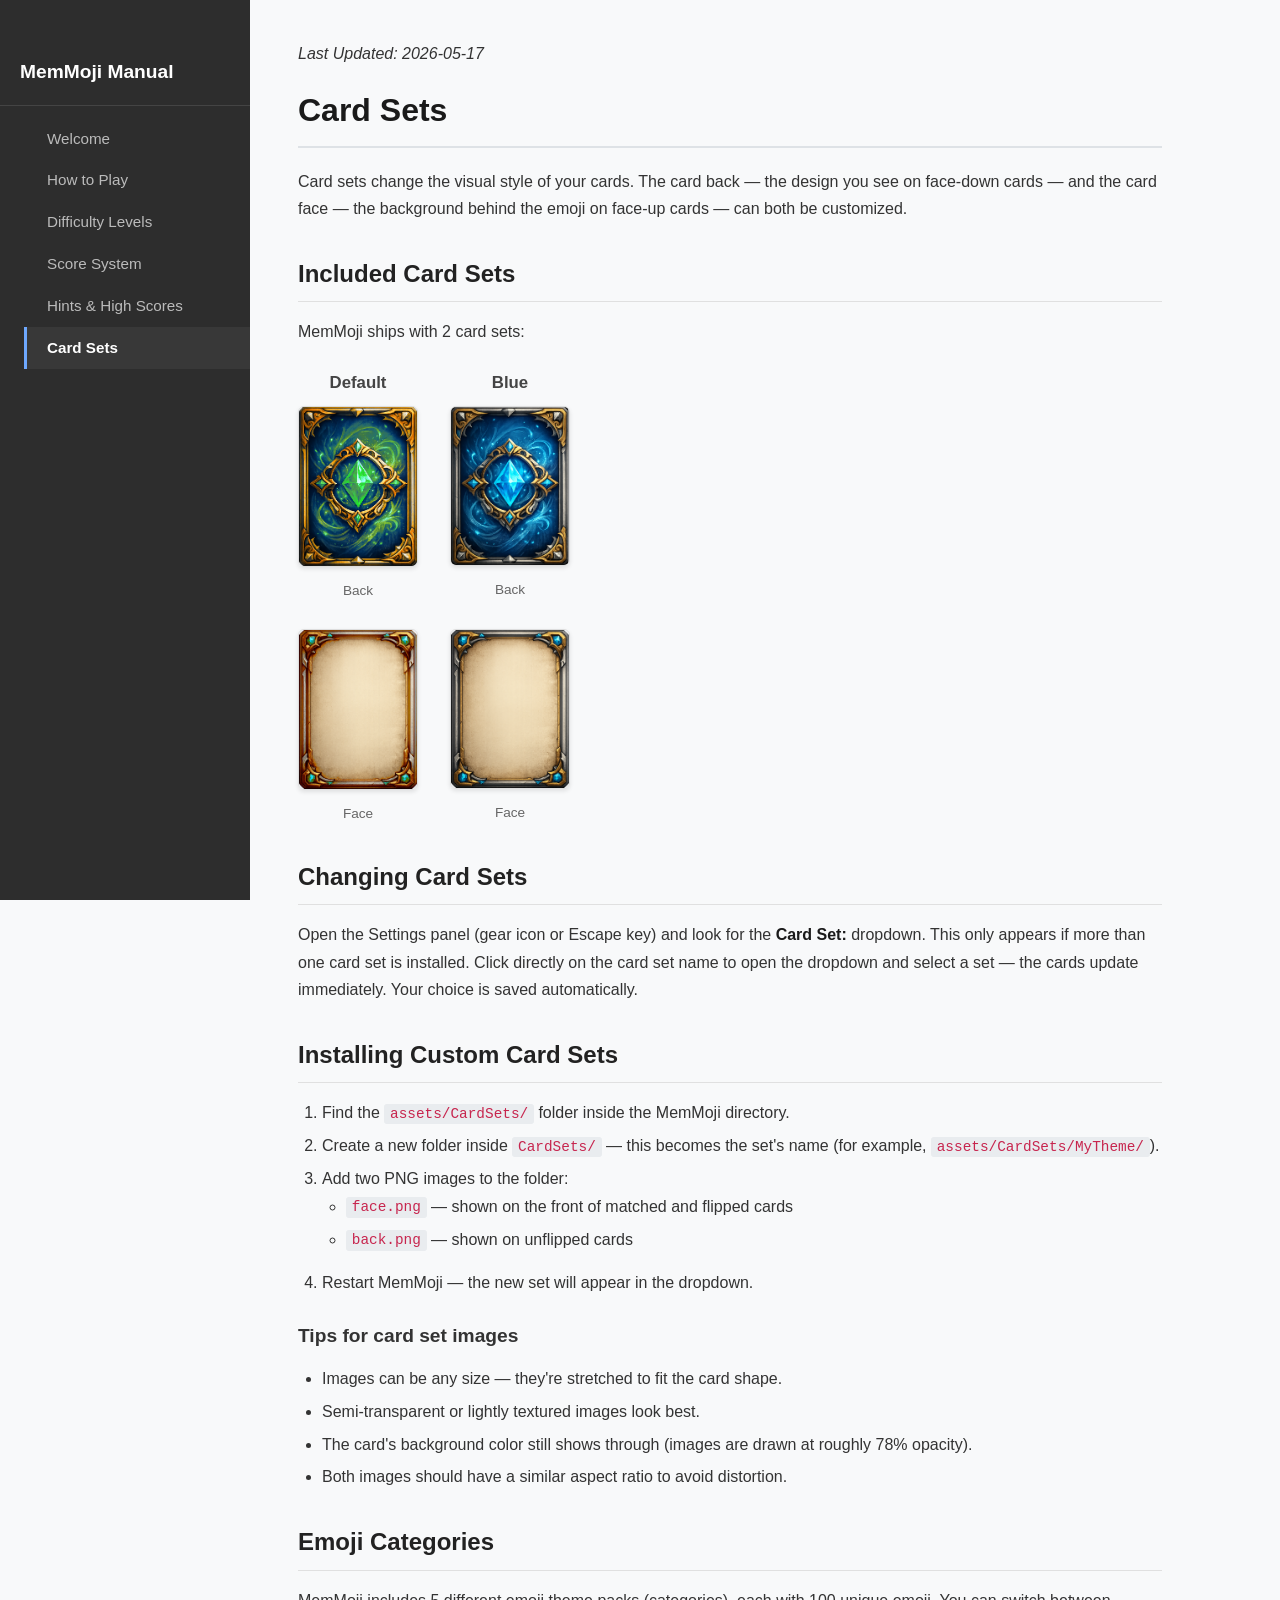
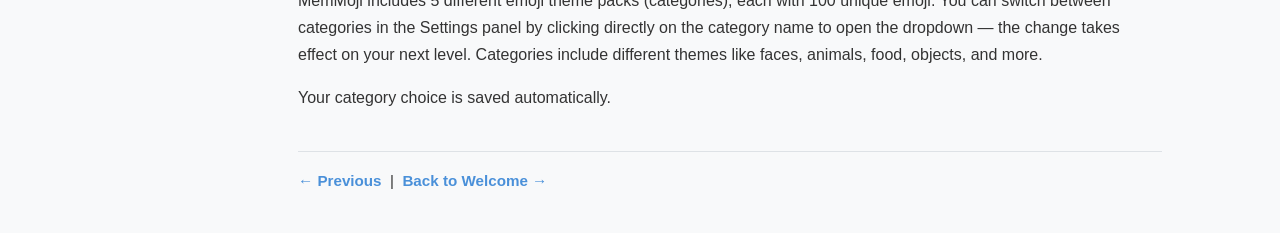
==== Documentation/manual/card-sets.html @ c360102d "Initial commit" ====
<!DOCTYPE html>
<html lang="en">
<head>
  <meta charset="UTF-8">
  <meta name="viewport" content="width=device-width, initial-scale=1.0">
  <title>Card Sets — MemMoji Manual</title>
  <link rel="stylesheet" href="style.css">
</head>
<body>
  <nav class="sidebar">
    <h2>MemMoji Manual</h2>
    <ul>
      <li><a href="index.html">Welcome</a></li>
      <li><a href="how-to-play.html">How to Play</a></li>
      <li><a href="difficulty.html">Difficulty Levels</a></li>
      <li><a href="scoring.html">Score System</a></li>
      <li><a href="hints-highscores.html">Hints &amp; High Scores</a></li>
      <li><a href="card-sets.html" class="active">Card Sets</a></li>
    </ul>
  </nav>
  <main class="content">
    <p><em>Last Updated: 2026-05-17</em></p>
    <h1>Card Sets</h1>

    <p>
      Card sets change the visual style of your cards. The card back — the design you see on
      face-down cards — and the card face — the background behind the emoji on face-up cards —
      can both be customized.
    </p>

    <h2>Included Card Sets</h2>
    <p>MemMoji ships with 2 card sets:</p>

    <div class="cardset-gallery">
      <div class="cardset-item">
        <h4>Default</h4>
        <img src="../media/cardsets/Default/back.png" alt="Default card back" class="cardset-thumb">
        <span class="cardset-label">Back</span>
        <br>
        <img src="../media/cardsets/Default/face.png" alt="Default card face" class="cardset-thumb">
        <span class="cardset-label">Face</span>
      </div>
      <div class="cardset-item">
        <h4>Blue</h4>
        <img src="../media/cardsets/Blue/back.png" alt="Blue card back" class="cardset-thumb">
        <span class="cardset-label">Back</span>
        <br>
        <img src="../media/cardsets/Blue/face.png" alt="Blue card face" class="cardset-thumb">
        <span class="cardset-label">Face</span>
      </div>
    </div>

    <h2>Changing Card Sets</h2>
    <p>
      Open the Settings panel (gear icon or Escape key) and look for the <strong>Card Set:</strong>
      dropdown. This only appears if more than one card set is installed. Click directly on the
      card set name to open the dropdown and select a set — the cards update immediately. Your choice is saved automatically.
    </p>

    <h2>Installing Custom Card Sets</h2>
    <ol>
      <li>Find the <code>assets/CardSets/</code> folder inside the MemMoji directory.</li>
      <li>Create a new folder inside <code>CardSets/</code> — this becomes the set's name (for example, <code>assets/CardSets/MyTheme/</code>).</li>
      <li>Add two PNG images to the folder:
        <ul>
          <li><code>face.png</code> — shown on the front of matched and flipped cards</li>
          <li><code>back.png</code> — shown on unflipped cards</li>
        </ul>
      </li>
      <li>Restart MemMoji — the new set will appear in the dropdown.</li>
    </ol>

    <h3>Tips for card set images</h3>
    <ul>
      <li>Images can be any size — they're stretched to fit the card shape.</li>
      <li>Semi-transparent or lightly textured images look best.</li>
      <li>The card's background color still shows through (images are drawn at roughly 78% opacity).</li>
      <li>Both images should have a similar aspect ratio to avoid distortion.</li>
    </ul>

    <h2>Emoji Categories</h2>
    <p>
      MemMoji includes 5 different emoji theme packs (categories), each with 100 unique emoji.
      You can switch between categories in the Settings panel by clicking directly on the category name to open the dropdown — the change takes effect on your
      next level. Categories include different themes like faces, animals, food, objects, and more.
    </p>
    <p>Your category choice is saved automatically.</p>

    <div class="page-nav">
      <a href="hints-highscores.html">&larr; Previous</a> &nbsp;|&nbsp;
      <a href="index.html">Back to Welcome &rarr;</a>
    </div>
  </main>
</body>
</html>
---- Documentation/manual/style.css ----
/* MemMoji Documentation Stylesheet */

/* Reset & Base */
*, *::before, *::after {
    box-sizing: border-box;
    margin: 0;
    padding: 0;
}

html {
    scroll-behavior: smooth;
}

body {
    font-family: -apple-system, BlinkMacSystemFont, "Segoe UI", Roboto, "Helvetica Neue", Arial, sans-serif;
    font-size: 16px;
    line-height: 1.7;
    color: #333;
    background: #f8f9fa;
    display: flex;
    min-height: 100vh;
}

/* Sidebar */
.sidebar {
    position: fixed;
    top: 0;
    left: 0;
    width: 250px;
    height: 100vh;
    background: #2d2d2d;
    color: #ccc;
    padding: 1.5rem 0;
    overflow-y: auto;
    z-index: 100;
}

.sidebar h2 {
    font-size: 1.2rem;
    color: #fff;
    padding: 0 1.25rem 1rem;
    border-bottom: 1px solid #444;
    margin-bottom: 0.75rem;
}

.sidebar ul {
    list-style: none;
}

.sidebar li {
    margin: 0;
}

.sidebar a {
    display: block;
    padding: 0.5rem 1.25rem;
    color: #bbb;
    text-decoration: none;
    font-size: 0.95rem;
    transition: background 0.15s, color 0.15s, border-left 0.15s;
    border-left: 3px solid transparent;
}

.sidebar a:hover {
    background: #3a3a3a;
    color: #fff;
    border-left-color: #6ea8fe;
}

.sidebar a.active {
    background: #383838;
    color: #fff;
    border-left-color: #6ea8fe;
    font-weight: 600;
}

/* Main Content */
.content {
    margin-left: 250px;
    padding: 2.5rem 3rem;
    max-width: 960px;
    width: 100%;
}

/* Headers */
h1 {
    font-size: 2rem;
    color: #1a1a1a;
    border-bottom: 2px solid #dee2e6;
    padding-bottom: 0.5rem;
    margin-bottom: 1.25rem;
}

h2 {
    font-size: 1.5rem;
    color: #222;
    border-bottom: 1px solid #e0e0e0;
    padding-bottom: 0.4rem;
    margin-top: 2rem;
    margin-bottom: 1rem;
}

h3 {
    font-size: 1.2rem;
    color: #333;
    margin-top: 1.5rem;
    margin-bottom: 0.75rem;
}

h4 {
    font-size: 1.05rem;
    color: #444;
    margin-top: 1.25rem;
    margin-bottom: 0.5rem;
}

/* Paragraphs & Text */
p {
    margin-bottom: 1rem;
}

strong {
    color: #1a1a1a;
}

/* Links */
a {
    color: #4a90d9;
    text-decoration: none;
}

a:hover {
    color: #2a6cb8;
    text-decoration: underline;
}

/* Code */
code {
    font-family: "Cascadia Code", "Fira Code", "Consolas", "Monaco", monospace;
    font-size: 0.9em;
    background: #e9ecef;
    padding: 0.15em 0.4em;
    border-radius: 3px;
    color: #c7254e;
}

pre {
    background: #1e1e1e;
    color: #d4d4d4;
    padding: 1rem 1.25rem;
    border-radius: 6px;
    overflow-x: auto;
    margin-bottom: 1.25rem;
    line-height: 1.5;
}

pre code {
    background: none;
    color: inherit;
    padding: 0;
    border-radius: 0;
    font-size: 0.88em;
}

/* Tables */
table {
    width: 100%;
    border-collapse: collapse;
    margin-bottom: 1.5rem;
}

th, td {
    padding: 0.6rem 0.85rem;
    text-align: left;
    border: 1px solid #ddd;
}

th {
    background: #e9ecef;
    font-weight: 600;
    color: #333;
}

tr:nth-child(even) {
    background: #f5f5f5;
}

tr:hover {
    background: #eef2f7;
}

/* Lists */
ul, ol {
    margin-bottom: 1rem;
    padding-left: 1.5rem;
}

li {
    margin-bottom: 0.35rem;
}

/* Diagram / ASCII art blocks */
.diagram {
    background: #1e1e1e;
    color: #9cdcfe;
    padding: 1rem 1.25rem;
    border-radius: 6px;
    overflow-x: auto;
    margin-bottom: 1.25rem;
    font-family: "Cascadia Code", "Fira Code", "Consolas", monospace;
    font-size: 0.85em;
    line-height: 1.4;
    white-space: pre;
}

/* Info boxes */
.note {
    background: #e7f3ff;
    border-left: 4px solid #4a90d9;
    padding: 0.75rem 1rem;
    margin-bottom: 1.25rem;
    border-radius: 0 4px 4px 0;
}

.warning {
    background: #fff8e1;
    border-left: 4px solid #f0ad4e;
    padding: 0.75rem 1rem;
    margin-bottom: 1.25rem;
    border-radius: 0 4px 4px 0;
}

.tip {
    background: #e8f5e9;
    border-left: 4px solid #4caf50;
    padding: 0.75rem 1rem;
    margin-bottom: 1.25rem;
    border-radius: 0 4px 4px 0;
}

/* Screenshots */
.screenshot {
    display: block;
    max-width: 100%;
    border: 1px solid #ddd;
    border-radius: 6px;
    margin: 1rem 0 1.25rem;
    box-shadow: 0 2px 6px rgba(0,0,0,0.1);
}

.screenshot-caption {
    font-size: 0.9em;
    color: #666;
    font-style: italic;
    margin-top: -0.75rem;
    margin-bottom: 1.25rem;
}

.cardset-gallery {
    display: flex;
    gap: 2rem;
    margin: 1rem 0 1.5rem;
    flex-wrap: wrap;
}

.cardset-item {
    text-align: center;
}

.cardset-item h4 {
    margin-top: 0.5rem;
    margin-bottom: 0.5rem;
}

.cardset-thumb {
    display: inline-block;
    width: 120px;
    border: 1px solid #ddd;
    border-radius: 6px;
    box-shadow: 0 2px 4px rgba(0,0,0,0.1);
}

.cardset-label {
    display: block;
    font-size: 0.85em;
    color: #666;
    margin-top: 0.25rem;
}

/* Quick links grid */
.link-grid {
    display: grid;
    grid-template-columns: repeat(auto-fill, minmax(220px, 1fr));
    gap: 1rem;
    margin-bottom: 1.5rem;
}

.link-grid a {
    display: block;
    background: #fff;
    border: 1px solid #ddd;
    border-radius: 6px;
    padding: 1rem;
    text-decoration: none;
    color: #333;
    transition: box-shadow 0.15s, border-color 0.15s;
}

.link-grid a:hover {
    border-color: #4a90d9;
    box-shadow: 0 2px 8px rgba(0,0,0,0.1);
    text-decoration: none;
}

.link-grid a strong {
    display: block;
    color: #4a90d9;
    margin-bottom: 0.25rem;
}

/* Page navigation (bottom of page next/prev links) */
.page-nav {
    margin-top: 2.5rem;
    padding-top: 1rem;
    border-top: 1px solid #dee2e6;
    font-size: 0.95rem;
}

.page-nav a {
    font-weight: 600;
}

/* Responsive */
@media (max-width: 800px) {
    .sidebar {
        position: static;
        width: 100%;
        height: auto;
        padding: 1rem 0;
    }

    .sidebar ul {
        display: flex;
        flex-wrap: wrap;
        padding: 0 1rem;
    }

    .sidebar li {
        flex: 0 0 auto;
    }

    .sidebar a {
        padding: 0.4rem 0.75rem;
        border-left: none;
        border-bottom: 3px solid transparent;
    }

    .sidebar a:hover,
    .sidebar a.active {
        border-left: none;
        border-bottom-color: #6ea8fe;
    }

    body {
        flex-direction: column;
    }

    .content {
        margin-left: 0;
        padding: 1.5rem 1rem;
    }
}

/* Print */
@media print {
    .sidebar {
        display: none;
    }

    .content {
        margin-left: 0;
        max-width: 100%;
    }

    pre, .diagram {
        background: #f5f5f5 !important;
        color: #333 !important;
        border: 1px solid #ccc;
    }

    a {
        color: #333;
    }

    .content a::after {
        content: " (" attr(href) ")";
        font-size: 0.85em;
        color: #666;
    }

    .link-grid a::after,
    .page-nav a::after {
        display: none;
    }
}
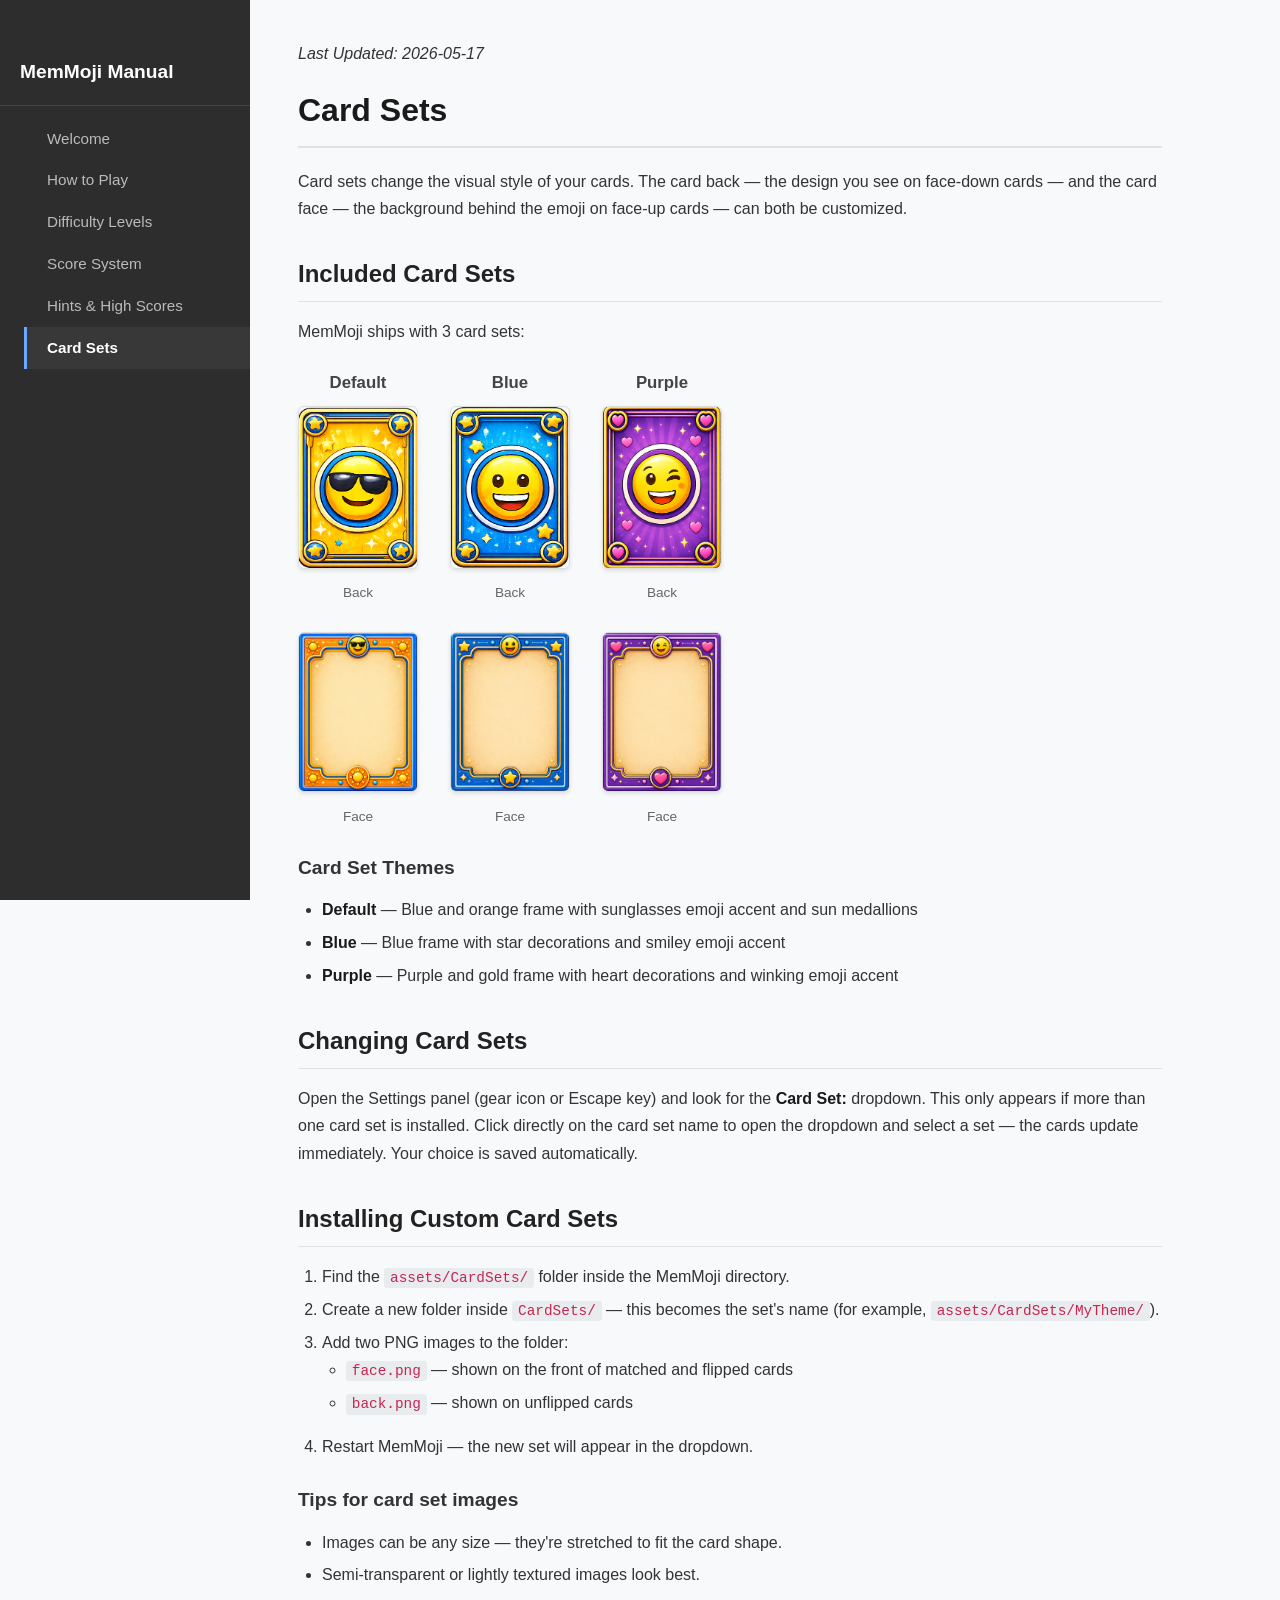
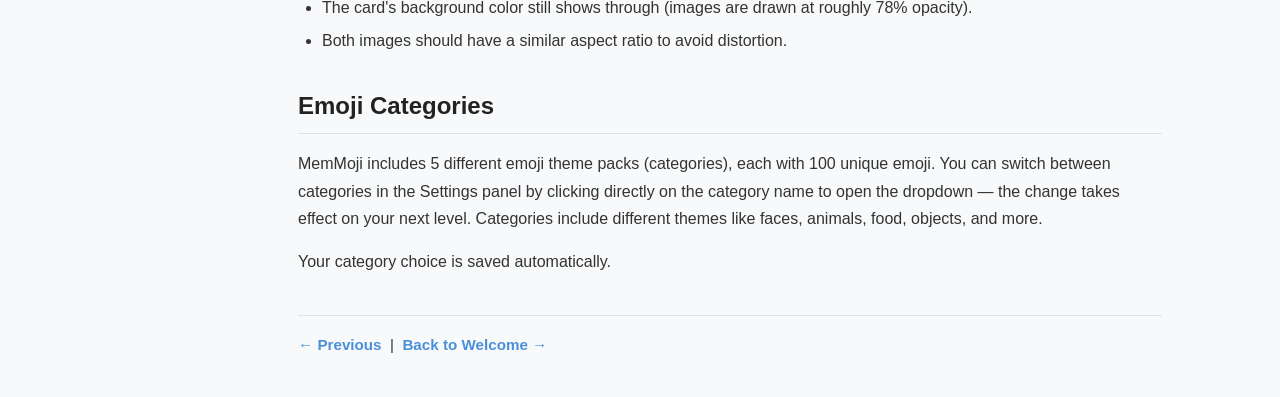
==== commit e2e5ae94: "documentation and images" ====
--- a/Documentation/manual/card-sets.html
+++ b/Documentation/manual/card-sets.html
@@ -29,7 +29,7 @@
     </p>
 
     <h2>Included Card Sets</h2>
-    <p>MemMoji ships with 2 card sets:</p>
+    <p>MemMoji ships with 3 card sets:
 
     <div class="cardset-gallery">
       <div class="cardset-item">
@@ -48,7 +48,22 @@
         <img src="../media/cardsets/Blue/face.png" alt="Blue card face" class="cardset-thumb">
         <span class="cardset-label">Face</span>
       </div>
+      <div class="cardset-item">
+        <h4>Purple</h4>
+        <img src="../media/cardsets/Purple/back.png" alt="Purple card back" class="cardset-thumb">
+        <span class="cardset-label">Back</span>
+        <br>
+        <img src="../media/cardsets/Purple/face.png" alt="Purple card face" class="cardset-thumb">
+        <span class="cardset-label">Face</span>
+      </div>
     </div>
+
+    <h3>Card Set Themes</h3>
+    <ul>
+      <li><strong>Default</strong> — Blue and orange frame with sunglasses emoji accent and sun medallions</li>
+      <li><strong>Blue</strong> — Blue frame with star decorations and smiley emoji accent</li>
+      <li><strong>Purple</strong> — Purple and gold frame with heart decorations and winking emoji accent</li>
+    </ul>
 
     <h2>Changing Card Sets</h2>
     <p>
